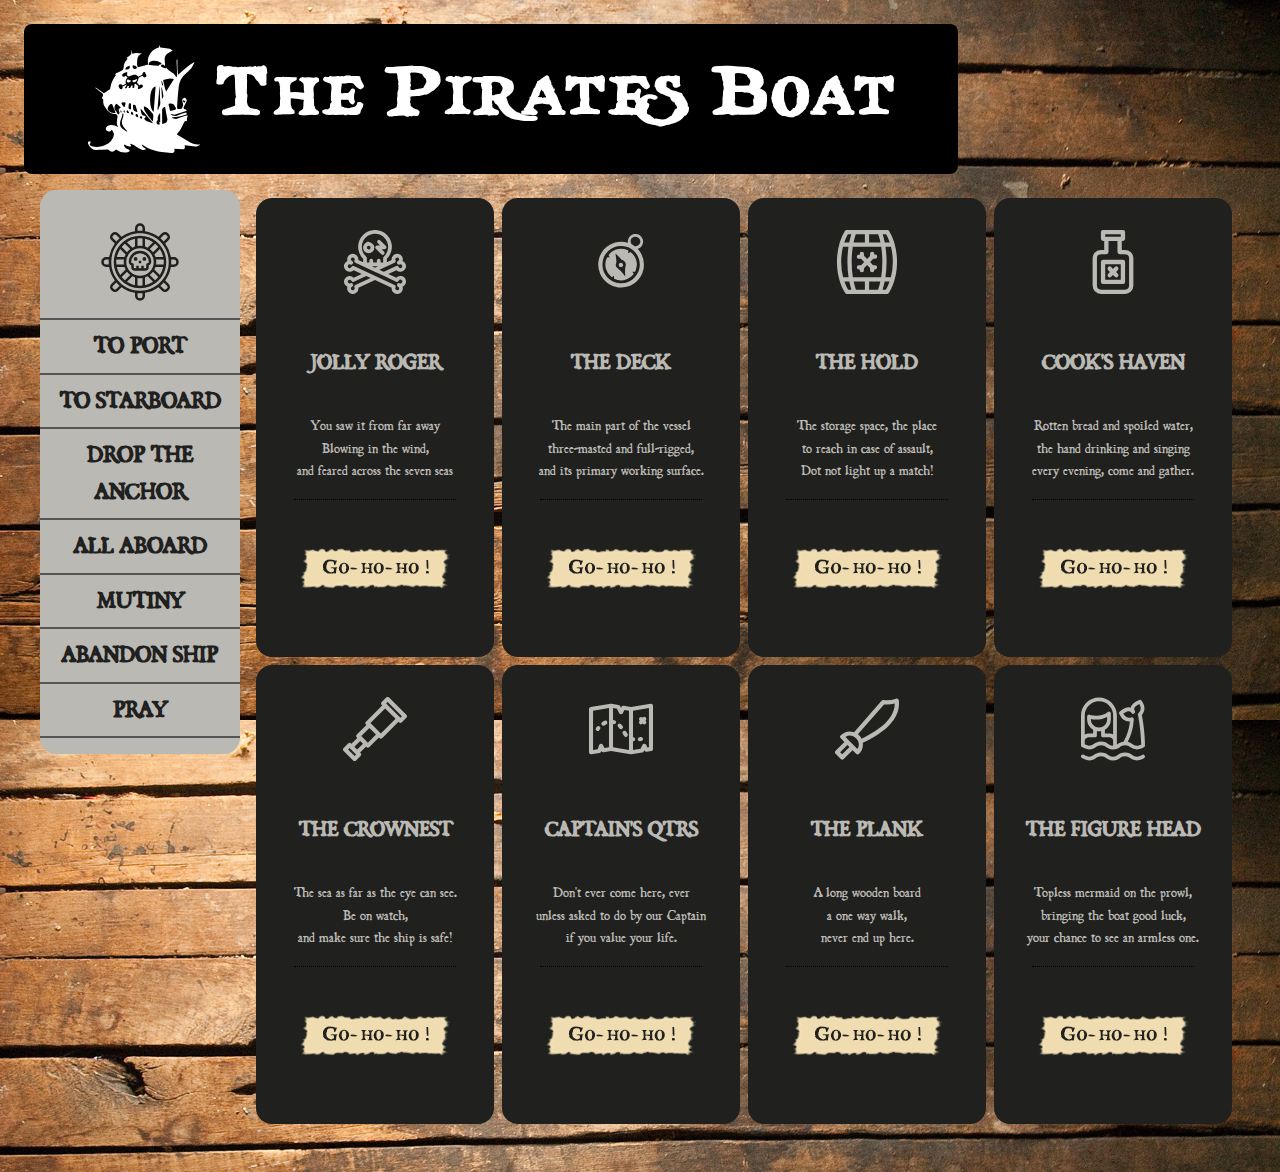
==== index.html @ cd11de9f "ok" ====
<!DOCTYPE html>
<html lang="en">
 <head>
  <meta charset="utf-8"/>
     <link rel="stylesheet" href="style.css">
 </head>

 <body>


<div class="flag">
    <div class="title">
        <img class="boat" alt="Boat" src="svg/ship.svg"/> 
       <h1>The Pirates Boat</h1>
</div>
</div>

     
<div class="ship">
  <div class="sidebar">
    <img class="navbar" alt="navbar" src="svg/rudder.svg"/> 
    <nav>
    <ul>
        <li><a href="storm.html">TO PORT</a></li>
        <li><a href="virus.html">TO STARBOARD</a></li>
        <li><a href="kraken.html">DROP THE ANCHOR</a></li>
        <li><a href="enemy.html">ALL ABOARD</a></li>
        <li><a href="mutiny.html">MUTINY</a></li>
        <li><a href="booty.html">ABANDON SHIP</a></li>
        <li><a href="pastafarian.html">PRAY</a></li>
    </ul>
</nav>
  </div>
  <div class="pirates">
    <div class="pirate">
        <img class="icones" alt="crossbone" src="svg/crossbone.svg"/> 
        <h2>JOLLY ROGER</h2>
        <p class="one">You saw it from far away <br>
            Blowing in the wind, <br>
            and feared across the seven seas</p>
            <div class="tooltip">
            <button class="button" onclick="window.alert('Hoïst the colors!')"> <img src="svg/bouton150.png"></button>
            <span class="tooltiptext">Aye Aye!</span>
        </div>

       
    </div>
    <div class="pirate">
        <img class="icones" alt="crossbone" src="svg/compas.svg"/> 
        <h2>THE DECK</h2>
        <p class="one">The main part of the vessel <br>
             three-masted and full-rigged, <br>
            and its primary working surface.</p>
            <div class="tooltip">
            <button class="button" onclick="window.alert('Ahoy Buccaneer! Weigh anchor and hoist the mizzen!')"> <img src="svg/bouton150.png"></button>
            <span class="tooltiptext">Aye Aye!</span>
        </div>

       
    </div>
    <div class="pirate">
        <img class="icones" alt="crossbone" src="svg/gunpowder.svg"/> 
        <h2>THE HOLD</h2>
        <p class="one">The storage space, the place <br>
            to reach in case of assault, <br>
            Dot not light up a match!</p>
            <div class="tooltip">
            <button class="button" onclick="window.alert('You see some gun canons and a lot of powder barrels')"> <img src="svg/bouton150.png"></button>
            <span class="tooltiptext">Aye Aye!</span>
        </div>

       
    </div>
    <div class="pirate">
        <img class="icones" alt="crossbone" src="svg/rum.svg"/> 
        <h2>COOK'S HAVEN</h2>
        <p class="one">Rotten bread and spoiled water, <br>
            the hand drinking and singing <br>
            every evening, come and gather. </p>
            <div class="tooltip">
            <button class="button" onclick="window.alert('♫ Yo-ho-ho and a bottle of rhum! ♫')"> <img src="svg/bouton150.png"></button>
            <span class="tooltiptext">Aye Aye!</span>
        </div>

       
    </div>
    <div class="pirate">
        <img class="icones" alt="crossbone" src="svg/telescope.svg"/> 
        <h2>THE CROWNEST</h2>
        <p class="one">The sea as far as the eye can see. <br>
            Be on watch, <br>
            and make sure the ship is safe!</p>
            <div class="tooltip">
            <button class="button" onclick="window.alert('It is very,very high...')"> <img src="svg/bouton150.png"></button>
            <span class="tooltiptext">Aye Aye!</span>
        </div>

       
    </div>
    <div class="pirate">
        <img class="icones" alt="crossbone" src="svg/treasure-map.svg"/> 
        <h2>CAPTAIN'S QTRS</h2>
        <p class="one">Don't ever come here, ever<br>
            unless asked to do by our Captain <br>
            if you value your life.</p>
            <div class="tooltip">
            <button class="button" onclick="window.alert('Down to the depths, Ye foul dreadful sea bass!')"> <img src="svg/bouton150.png"></button>
            <span class="tooltiptext">Aye Aye!</span>
        </div>

       
    </div>
    <div class="pirate">
        <img class="icones" alt="crossbone" src="svg/sword.svg"/> 
        <h2>THE PLANK</h2>
        <p class="one">A long wooden board <br>
            a one way walk, <br>
            never end up here. </p>
            <div class="tooltip">
            <button class="button" onclick="window.alert('Avast Ye! Go away, you do not wanna be shark baite!')"> <img src="svg/bouton150.png"></button>
            <span class="tooltiptext">Aye Aye!</span>
        </div>

       
    </div>
    <div class="pirate">
        <img class="icones" alt="crossbone" src="svg/mermdaid.svg"/> 
        <h2>THE FIGURE HEAD</h2>
        <p class="one">Topless mermaid on the prowl, <br>
            bringing the boat good luck, <br>
            your chance to see an armless one. </p>
            <div class="tooltip">
            <button class="button" onclick="window.alert('You just say *I AM THE KING OF THE WORLD!* and just spread your arms out wide.')"> <img src="svg/bouton150.png"></button>
            <span class="tooltiptext">Aye Aye!</span>
        </div>

       
    </div>
  </div>
</div>
</body>
</html>
---- style.css ----
@font-face {
    font-family:'blackbeardregular';
    src: url('typos/blackbeard_regular-webfont.woff2') format('woff2'),
         url('typos/blackbeard_regular-webfont.woff') format('woff'),
         url('typos/BlackBeard Regular.otf');
    font-weight: normal;
    font-style: normal;
}


@font-face {
    font-family:'treasuremap';
    src: url('typos/Treasuremap-nRxz0.ttf');
    font-weight: normal;
    font-style: normal;
}

body {
    background-image:url("./background/wood.jpg");
    background-size: 100%;
    padding: 1rem 1rem;
    line-height: 1.4;
    font-family:'blackbeardregular';
    font-size: 2.5vmin;
   
}


.ship {
  display: grid;
  grid-template-columns: 200px 1fr;
  grid-gap: .5rem;
  margin: 1rem;
}

.sidebar {
    display: flex; 
    flex-direction: column;
    align-items: center;
    align-content: center;
    padding: 1rem;
    height: fit-content;
    background-color: #bbb9b3;
    border-radius: 1rem;
    color: #20201f;
    font-weight: bold;
    font-size: 2.9vmin;
  
  }

  .navbar {
    width: 5rem;
    padding-bottom: 1rem;
    padding-top: 1rem;
}

ul {
    list-style-type: none;
    margin: 0;
    padding: 0;
    width: 200px;
    border-top: 2px solid #555;
  }

  
  
  li a {
    display: block;
    color: #20201f;
    padding: 8px 16px;
    text-decoration: none;
    text-align: center;
    border-bottom: 2px solid #555;
  }
  
  /* Change the link color on hover */
  li a:hover {
    background-color: #555;
    color: white;
    cursor: url('cursor/15Linkselect.cur'), auto;
  }

  

.flag {
    display: grid;
    grid-template-rows: 150px;
    grid-gap: 1rem;
    width: fit-content;



    
  }

  .title {
      display: flex;
      flex-direction: row;
      justify-items: center;
      align-items: center;
    background-color: rgb(0, 0, 0);
    padding: 4rem;
    color: white;
    border-radius: 0.5rem;
    font-family:'treasuremap';
    font-weight: 600;
    word-spacing: 0.25rem;
    font-size: 150%;


    


  }

  .boat {
    width: 7rem;
    float: left;
    padding-right: 1rem;

   
}



.pirates {
  display: grid;
  grid-template-columns: 1fr 1fr;
  grid-gap: .5rem;
  grid-template-columns: repeat(auto-fill, minmax(200px, 1fr));
  margin: 0.5rem;
  
}

.pirate {
    display: flex; 
    flex-direction: column;
    justify-content: center;
    align-items: center;
    padding: 2rem 1rem;
    text-align: center;
    font-size: 1rem;
    background: #20201f;
    color: #bbb9b3;
    border-radius: 1rem;
    font-weight: normal;
    font-family:'blackbeardregular';
    order: 1;
}


.pirate--planche {
    padding: 5rem 1rem;
    text-align: center;
    font-size: 1.2rem;
    background: #20201f;
    color: #bbb9b3;
    border-radius: 1rem;
    font-family:'blackbeardregular';
    order: 2;
}

.icones {
    width: 4rem;
    padding-bottom: 2rem;
}


.one {
    max-width: fit-content;
}



.button {
    border: none;
    background: none;
    padding-top:3rem ;
  }

.button:hover,
.button:focus {
  box-shadow: 0 0.5em 0.5em -0.4em var(--hover);
  transform: translateY(-0.25em);
  cursor: url('cursor/15Linkselect.cur'), auto;

}


  .tooltip {
    position: relative;
    display: flex;
    flex-direction: column;
    justify-content: center;
    align-items: center;
    border-top: 1px dotted black;
  }
  
  .tooltip .tooltiptext {
    visibility: hidden;
    width: 100px;
    background-color: black;
    color: #fff;
    text-align: center;
    border-radius: 6px;
    padding: 5px 5px;
    position: relative;
    z-index: 1;
  }
  
  .tooltip:hover .tooltiptext {
    visibility: visible;
  }
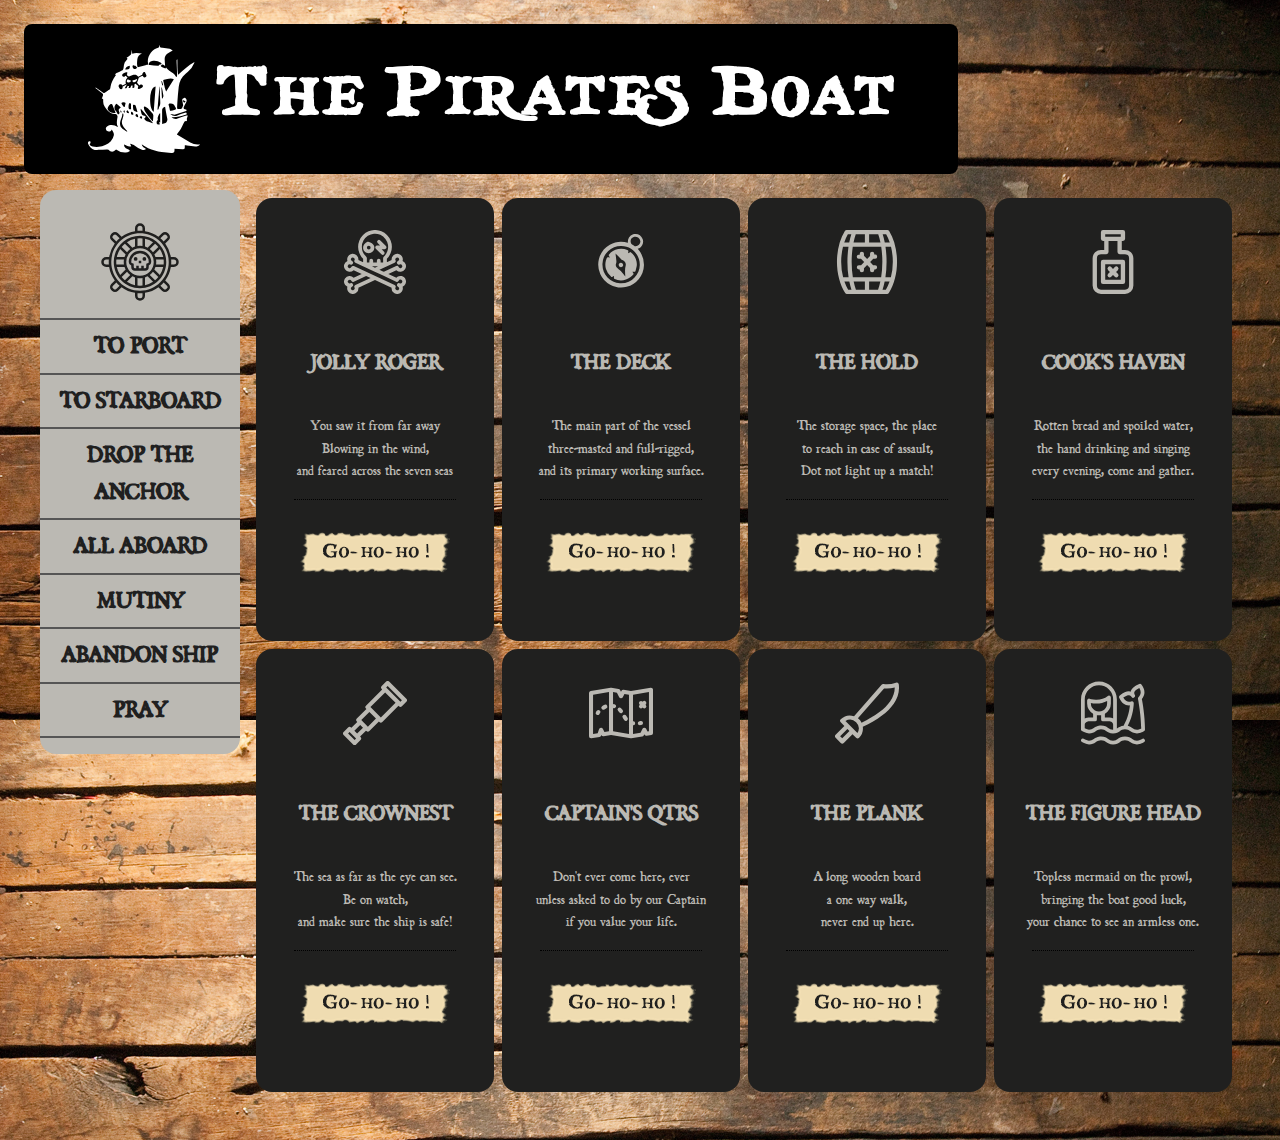
==== commit 257357ce: "ok" ====
--- a/index.html
+++ b/index.html
@@ -7,13 +7,14 @@
 
  <body>
 
-
+<header>
 <div class="flag">
     <div class="title">
         <img class="boat" alt="Boat" src="svg/ship.svg"/> 
        <h1>The Pirates Boat</h1>
 </div>
 </div>
+</header>
 
      
 <div class="ship">
--- a/style.css
+++ b/style.css
@@ -91,11 +91,12 @@
 
 
 
+
     
   }
 
   .title {
-      display: flex;
+      display:flex;
       flex-direction: row;
       justify-items: center;
       align-items: center;
@@ -107,12 +108,13 @@
     font-weight: 600;
     word-spacing: 0.25rem;
     font-size: 150%;
-
-
-    
-
-
-  }
+    max-width: fit-content;
+    max-height: 150px;
+    position: relative;
+
+  }
+
+
 
   .boat {
     width: 7rem;
@@ -126,7 +128,6 @@
 
 .pirates {
   display: grid;
-  grid-template-columns: 1fr 1fr;
   grid-gap: .5rem;
   grid-template-columns: repeat(auto-fill, minmax(200px, 1fr));
   margin: 0.5rem;
@@ -139,6 +140,7 @@
     justify-content: center;
     align-items: center;
     padding: 2rem 1rem;
+   max-width: 100%;
     text-align: center;
     font-size: 1rem;
     background: #20201f;
@@ -176,7 +178,7 @@
 .button {
     border: none;
     background: none;
-    padding-top:3rem ;
+    padding-top:2rem ;
   }
 
 .button:hover,
